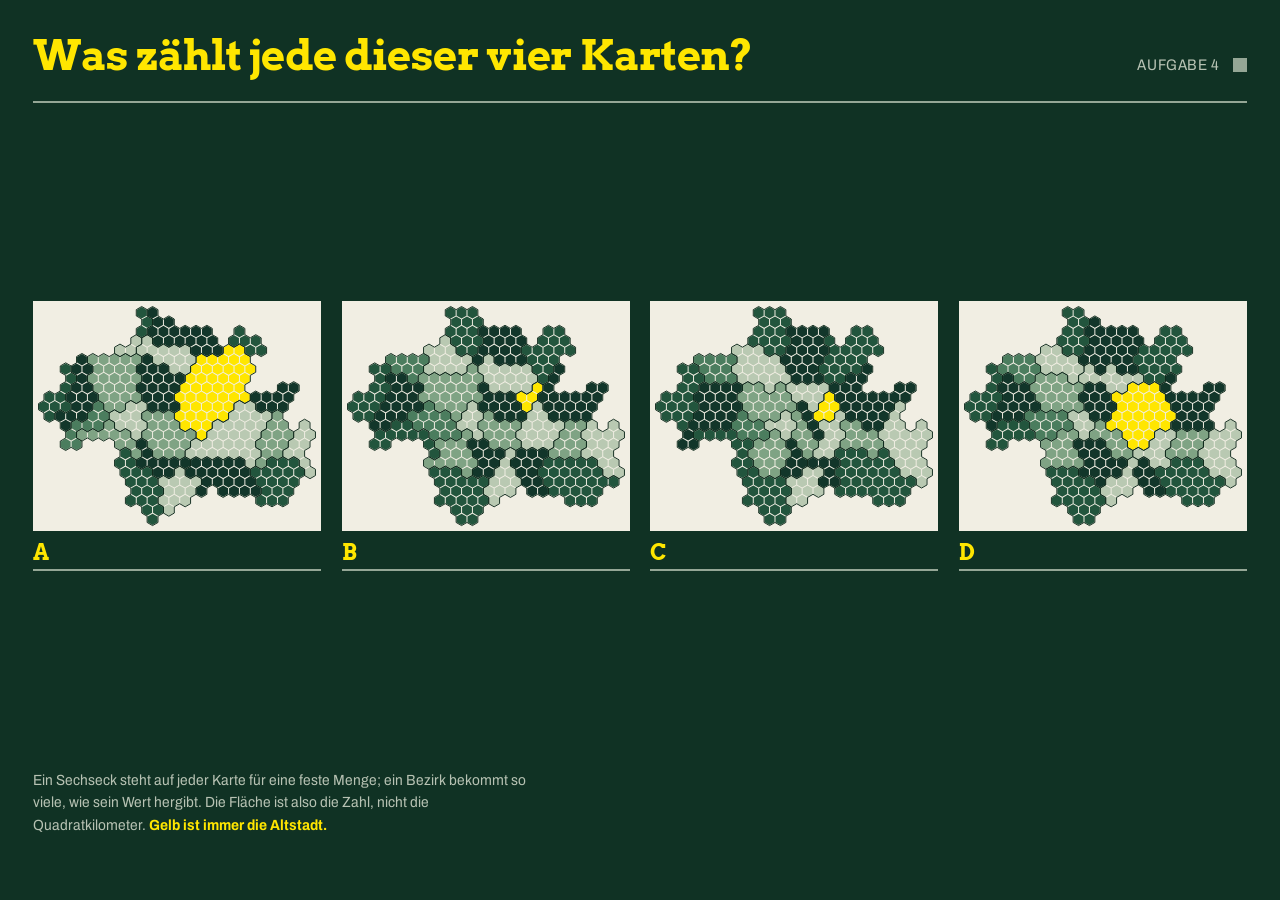
==== rounds/kartogramme.html @ 2bd4fe3c "Add cartogram round, fix crop determinism, switch display face to Arvo The crop window now has a fix" ====
<!doctype html>
<html lang="de">
<head>
<meta charset="utf-8">
<meta name="viewport" content="width=device-width, initial-scale=1">
<title>Aufgabe 4 — Kartogramme</title>
<link rel="stylesheet" href="../assets/css/base.css">
<link rel="stylesheet" href="../assets/css/reveal-board.css">
<style>
	/* Vier Karten nebeneinander: nur so lassen sie sich gegeneinander lesen,
	   und darum geht die Aufgabe. Das Fensterformat ist das der SVGs. */
	.board {
		--cols: 4;
		--rows: 1;
		--tile-ratio: 900/720;
		--col-gap: var(--gap);
		/* Die SVGs bringen ihren eigenen Rand mit, der Rahmen braucht keinen. */
		--frame-pad: 0;
	}

	@media (max-width: 1100px) {
		.board {
			--cols: 2;
		}
	}

	@media (max-width: 620px) {
		.board {
			--cols: 1;
		}
	}
</style>
</head>
<body>

<div class="stage">
	<header class="stage__head">
		<h1 class="stage__title">Was zählt jede dieser vier Karten?</h1>
		<p class="stage__task">Aufgabe 4 <span class="status" role="status" aria-label="Auflösen freigeschaltet"></span></p>
	</header>

	<ol class="board"></ol>

	<footer>
		<p class="note">
			Ein Sechseck steht auf jeder Karte für eine feste Menge; ein Bezirk bekommt so viele,
			wie sein Wert hergibt. Die Fläche ist also die Zahl, nicht die Quadratkilometer.
			<b>Gelb ist immer die Altstadt.</b>
		</p>
		<p class="hint">
			<kbd>Leer</kbd> schaltet das Auflösen frei, dann öffnet ein Klick eine Karte.
			<kbd>Esc</kbd> setzt zurück.
		</p>
	</footer>
</div>

<script src="../assets/js/reveal-board.js"></script>
<script>
revealBoard(document.querySelector('.board'), [
	{ src: '../assets/maps/trinkbrunnen.svg', name: 'Trinkbrunnen · 112' },
	{ src: '../assets/maps/bevoelkerung.svg', name: 'Bevölkerung · 1.603.776' },
	{ src: '../assets/maps/spielplaetze.svg', name: 'Spielplätze · 814' },
	{ src: '../assets/maps/pkw.svg', name: 'PKW · 759.211' },
]);
</script>

</body>
</html>
---- assets/css/base.css ----
/* Schrift, Farben und Seitengerüst. Von allen Aufgaben geteilt. */

/* Arvo trägt die Überschriften und die Marken A, B, C. */
@font-face {
	font-family: Arvo;
	src: url(../fonts/arvo-700.woff2) format('woff2');
	font-weight: 700;
	font-display: swap;
	unicode-range: U+0000-00FF, U+0131, U+0152-0153, U+2000-206F, U+20AC, U+2122, U+2212;
}

/* Archivo trägt den Kleinkram: Hinweise, Werte, Listen. */
@font-face {
	font-family: Archivo;
	src: url(../fonts/archivo-latin.woff2) format('woff2');
	font-weight: 400 900;
	font-stretch: 62% 125%;
	font-display: swap;
	unicode-range: U+0000-00FF, U+0131, U+0152-0153, U+2000-206F, U+20AC, U+2122, U+2212;
}

@font-face {
	font-family: Archivo;
	src: url(../fonts/archivo-latin-ext.woff2) format('woff2');
	font-weight: 400 900;
	font-stretch: 62% 125%;
	font-display: swap;
	unicode-range: U+0100-02BA, U+02BD-02C5, U+1E00-1E9F, U+2020, U+20A0-20AB;
}

/*
 * Die drei Werte oben sind die ganze Farbsteuerung. Alles andere wird daraus
 * gemischt, eine neue Hauptfarbe braucht also genau eine geänderte Zeile.
 */
:root {
	--brand: #1d4d38;
	--accent: #ffe600;
	--paper: #f1eee3;

	--ground: color-mix(in oklab, var(--brand) 58%, #03100a);
	--raised: color-mix(in oklab, var(--brand) 88%, #03100a);
	--rule: color-mix(in oklab, var(--brand) 42%, var(--paper));
	--dim: color-mix(in oklab, var(--paper) 74%, var(--brand));
	--ink: #171309;

	--gap: clamp(0.75rem, 1.6vw, 1.75rem);
	--pad: clamp(1rem, 2.6vw, 2.75rem);

	/* Alles an Höhe, was nicht Brett ist: Seitenrand, Kopf, Fuß, Zwischenräume.
	   Einziger Schätzwert im Layout — er deckelt die Brettbreite so, dass zwei
	   Reihen noch auf den Schirm passen. */
	--chrome: 15rem;
}

*,
*::before,
*::after {
	box-sizing: border-box;
}

html,
body {
	height: 100%;
}

body {
	margin: 0;
	background: var(--ground);
	color: var(--paper);
	font-family: Archivo, system-ui, sans-serif;
	font-synthesis: none;
	-webkit-font-smoothing: antialiased;
}

:focus-visible {
	outline: 3px solid var(--accent);
	outline-offset: 3px;
}

.stage {
	min-height: 100svh;
	display: grid;
	grid-template-rows: auto minmax(0, 1fr) auto;
	gap: var(--gap);
	padding: var(--pad);
}

.stage__head {
	display: flex;
	flex-wrap: wrap;
	align-items: baseline;
	justify-content: space-between;
	gap: 0.5rem 1.5rem;
	padding-bottom: calc(var(--gap) * 0.6);
	border-bottom: 2px solid var(--rule);
}

.stage__title {
	margin: 0;
	color: var(--accent);
	font-family: Arvo, Georgia, serif;
	font-size: clamp(1.35rem, 3.3vw, 3.2rem);
	font-weight: 700;
	letter-spacing: -0.015em;
	line-height: 1.05;
}

.stage__task {
	flex: none;
	display: flex;
	align-items: center;
	gap: 0.8rem;
	color: var(--dim);
	font-size: clamp(0.85rem, 1.2vw, 1.125rem);
	font-stretch: 88%;
	letter-spacing: 0.04em;
	text-transform: uppercase;
	white-space: nowrap;
}

/* Freigabe-Anzeige. Aus zwei Metern Entfernung nicht mehr zu sehen. */
.status {
	flex: none;
	width: 14px;
	height: 14px;
	background: var(--rule);
	transition: background 200ms ease;
}

[data-armed] .status {
	background: var(--accent);
}

/* Erklärung für den Raum: bleibt stehen, solange die Aufgabe läuft. */
.note {
	max-width: 62ch;
	margin: 0 0 0.55rem;
	color: var(--dim);
	font-size: clamp(0.85rem, 1.15vw, 1.05rem);
	font-stretch: 92%;
	line-height: 1.5;
}

.note b {
	color: var(--accent);
	font-weight: 700;
}

/* Hinweis für die Person am Laptop. Blendet sich aus, bevor der Raum hinschaut. */
.hint {
	display: flex;
	align-items: center;
	gap: 0.9rem;
	margin: 0;
	color: var(--dim);
	font-size: 0.9rem;
	font-stretch: 88%;
	animation: hint-out 900ms 7s both;
}

.hint kbd {
	display: inline-block;
	padding: 0.15em 0.5em;
	border: 1px solid var(--rule);
	color: var(--paper);
	font: inherit;
	font-stretch: 100%;
	font-weight: 600;
}

@keyframes hint-out {
	to {
		opacity: 0;
		visibility: hidden;
	}
}

@media (prefers-reduced-motion: reduce) {
	*,
	*::before,
	*::after {
		animation-duration: 1ms !important;
		transition-duration: 1ms !important;
	}
}
---- assets/css/reveal-board.css ----
/*
 * Das Brett aus Feldern. Jedes Fenster zeigt ein Bild; auflösen heißt bei
 * Ausschnitten, den Zoom auf 1 zu fahren, und bei allem anderen, den Namen
 * unter das Bild zu schreiben.
 *
 * Das Fensterformat steht fest (--tile-ratio) und hängt nicht am Schirm. Nur
 * so zeigt ein Ausschnitt am Beamer dasselbe wie am Laptop, auf dem er
 * eingestellt wurde. Die Brettbreite wird stattdessen so gedeckelt, dass alle
 * Reihen in die Höhe passen.
 */

.board {
	--cols: 3;
	--rows: 2;
	--tile-ratio: 16/9;
	--label: 2.9rem;
	--col-gap: calc(var(--gap) * 1.3);

	--avail: calc(100svh - var(--chrome));
	--row-h: calc((var(--avail) - (var(--rows) - 1) * var(--gap)) / var(--rows));
	--col-w: calc((var(--row-h) - var(--label)) * var(--tile-ratio));

	display: grid;
	grid-template-columns: repeat(var(--cols), 1fr);
	gap: var(--gap) var(--col-gap);
	align-self: center;
	justify-self: center;
	width: 100%;
	max-width: calc(var(--cols) * var(--col-w) + (var(--cols) - 1) * var(--col-gap));
	margin: 0;
	padding: 0;
	list-style: none;
}

.tile {
	display: grid;
	gap: 0.7rem;
	min-width: 0;
}

.tile__window {
	position: relative;
	display: block;
	width: 100%;
	aspect-ratio: var(--tile-ratio);
	margin: 0;
	padding: 0;
	border: 0;
	overflow: hidden;
	background: var(--paper);
	cursor: default;
	-webkit-appearance: none;
	appearance: none;
}

.tile__frame {
	position: absolute;
	inset: 0;
	padding: var(--frame-pad, 4%);
	transform: scale(var(--zoom, 1));
	transform-origin: var(--fx, 50%) var(--fy, 50%);
	transition: transform 950ms cubic-bezier(0.16, 1, 0.3, 1);
	will-change: transform;
}

.tile__art {
	display: block;
	width: 100%;
	height: 100%;
	object-fit: contain;
}

.tile__answer {
	display: flex;
	align-items: baseline;
	gap: 0.6em;
	margin: 0;
	padding-bottom: 0.3em;
	border-bottom: 2px solid var(--rule);
	transition: border-color 400ms ease;
}

.tile__mark {
	flex: none;
	min-width: 1.1em;
	color: var(--accent);
	font-family: Arvo, Georgia, serif;
	font-size: clamp(1rem, 1.7vw, 1.7rem);
	font-weight: 700;
	line-height: 1;
}

.tile__name {
	visibility: hidden;
	overflow: hidden;
	font-family: Arvo, Georgia, serif;
	font-size: clamp(0.8rem, 1.3vw, 1.3rem);
	font-weight: 700;
	line-height: 1.15;
	text-overflow: ellipsis;
	white-space: nowrap;
}

/* Freigeschaltet: nur der Zeiger verrät es, der Raum sieht nichts. */
[data-armed] .tile__window {
	cursor: pointer;
}

[data-armed] .tile__window:hover {
	outline: 3px solid var(--accent);
	outline-offset: -3px;
}

.tile[data-revealed] .tile__frame {
	transform: scale(1);
}

.tile[data-revealed] .tile__answer {
	border-bottom-color: var(--accent);
}

.tile[data-revealed] .tile__name {
	visibility: visible;
	animation: name-in 520ms 300ms cubic-bezier(0.16, 1, 0.3, 1) both;
}

@keyframes name-in {
	from {
		opacity: 0;
		transform: translateY(0.4em);
	}
}

/* --- Justieren ------------------------------------------------------- */

.tile__values {
	position: absolute;
	right: 0;
	bottom: 0;
	display: none;
	padding: 0.25em 0.5em;
	background: var(--ink);
	color: var(--paper);
	font-family: Archivo, system-ui, sans-serif;
	font-size: 0.8rem;
	font-stretch: 88%;
	font-variant-numeric: tabular-nums;
}

.tile__cross {
	position: absolute;
	left: var(--fx, 50%);
	top: var(--fy, 50%);
	display: none;
	width: 22px;
	height: 22px;
	margin: -11px 0 0 -11px;
	background:
		linear-gradient(var(--accent), var(--accent)) center / 100% 2px no-repeat,
		linear-gradient(var(--accent), var(--accent)) center / 2px 100% no-repeat;
	pointer-events: none;
}

[data-adjust] .tile__values,
[data-adjust] .tile__cross {
	display: block;
}

[data-adjust] .tile__window {
	cursor: crosshair;
	touch-action: none;
}

[data-adjust] .tile__frame {
	transition: none;
}

/* Legt sich über die Seite, statt sie zu stauchen: sonst ändert das
   Umschalten die Fensterhöhe und damit den Ausschnitt. Flach genug, dass
   die untere Reihe frei bleibt. */
.adjust {
	position: fixed;
	inset: auto 0 0 0;
	z-index: 5;
	display: none;
	align-items: center;
	gap: 1.25rem;
	padding: 0.55rem var(--pad);
	background: var(--raised);
	border-top: 2px solid var(--accent);
}

[data-adjust] .adjust {
	display: flex;
}

.adjust p {
	flex: 0 1 auto;
	margin: 0;
	color: var(--dim);
	font-size: 0.9rem;
	font-stretch: 88%;
	line-height: 1.5;
}

.adjust textarea {
	flex: 1 1 28rem;
	height: 2.4rem;
	padding: 0.35rem 0.6rem;
	border: 2px solid var(--rule);
	background: var(--ground);
	color: var(--paper);
	font-family: ui-monospace, SFMono-Regular, Menlo, monospace;
	font-size: 0.78rem;
	line-height: 1.55;
	resize: none;
}

/* Beim Anfassen aufgehen, damit alle Zeilen zum Kopieren dastehen. */
.adjust textarea:focus {
	height: 11rem;
}

/* --- Schmale Schirme -------------------------------------------------- */

@media (max-width: 1100px) {
	.stage {
		min-height: auto;
	}

	.board {
		--cols: 2;
		max-width: none;
	}

	.adjust {
		flex-wrap: wrap;
	}
}

@media (max-width: 620px) {
	.board {
		--cols: 1;
	}
}
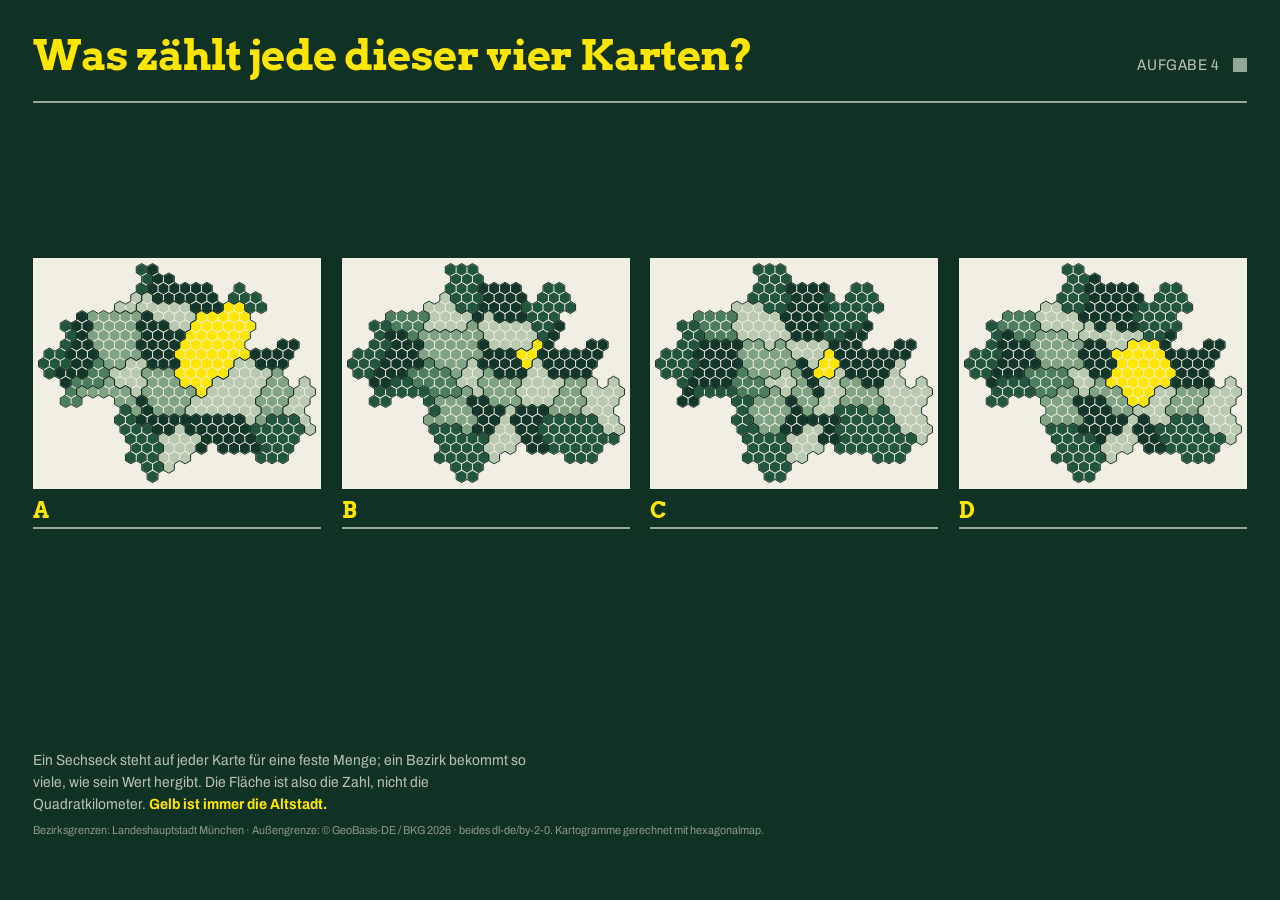
==== commit a3902b2a: "Show record holders and source when a cartogram is revealed Each map now names the district with the" ====
--- a/rounds/kartogramme.html
+++ b/rounds/kartogramme.html
@@ -14,6 +14,8 @@
 		--rows: 1;
 		--tile-ratio: 900/720;
 		--col-gap: var(--gap);
+		/* Antwortzeile plus der Block, der bei der Auflösung erscheint. */
+		--label: 7.5rem;
 		/* Die SVGs bringen ihren eigenen Rand mit, der Rahmen braucht keinen. */
 		--frame-pad: 0;
 	}
@@ -47,6 +49,10 @@
 			wie sein Wert hergibt. Die Fläche ist also die Zahl, nicht die Quadratkilometer.
 			<b>Gelb ist immer die Altstadt.</b>
 		</p>
+		<p class="credit">
+			Bezirksgrenzen: Landeshauptstadt München · Außengrenze: © GeoBasis-DE / BKG 2026 ·
+			beides dl-de/by-2-0. Kartogramme gerechnet mit hexagonalmap.
+		</p>
 		<p class="hint">
 			<kbd>Leer</kbd> schaltet das Auflösen frei, dann öffnet ein Klick eine Karte.
 			<kbd>Esc</kbd> setzt zurück.
@@ -54,13 +60,16 @@
 	</footer>
 </div>
 
+<script src="../assets/maps/karten.js"></script>
 <script src="../assets/js/reveal-board.js"></script>
 <script>
+// Reihenfolge der vier Karten — hier umsortieren, wenn dieselben Teams wieder
+// antreten. Die Zahlen dahinter kommen aus karten.js und werden gerechnet.
 revealBoard(document.querySelector('.board'), [
-	{ src: '../assets/maps/trinkbrunnen.svg', name: 'Trinkbrunnen · 112' },
-	{ src: '../assets/maps/bevoelkerung.svg', name: 'Bevölkerung · 1.603.776' },
-	{ src: '../assets/maps/spielplaetze.svg', name: 'Spielplätze · 814' },
-	{ src: '../assets/maps/pkw.svg', name: 'PKW · 759.211' },
+	KARTEN.trinkbrunnen,
+	KARTEN.bevoelkerung,
+	KARTEN.spielplaetze,
+	KARTEN.pkw,
 ]);
 </script>
 
--- a/assets/css/base.css
+++ b/assets/css/base.css
@@ -146,6 +146,13 @@
 	font-weight: 700;
 }
 
+.credit {
+	margin: 0 0 0.55rem;
+	color: color-mix(in oklab, var(--dim) 72%, var(--ground));
+	font-size: clamp(0.7rem, 0.9vw, 0.82rem);
+	font-stretch: 92%;
+}
+
 /* Hinweis für die Person am Laptop. Blendet sich aus, bevor der Raum hinschaut. */
 .hint {
 	display: flex;
--- a/assets/css/reveal-board.css
+++ b/assets/css/reveal-board.css
@@ -122,6 +122,47 @@
 .tile[data-revealed] .tile__name {
 	visibility: visible;
 	animation: name-in 520ms 300ms cubic-bezier(0.16, 1, 0.3, 1) both;
+}
+
+.tile__detail {
+	visibility: hidden;
+	font-family: Archivo, system-ui, sans-serif;
+	font-size: clamp(0.68rem, 0.86vw, 0.84rem);
+	font-stretch: 92%;
+	line-height: 1.45;
+}
+
+.tile[data-revealed] .tile__detail {
+	visibility: visible;
+	animation: name-in 520ms 430ms cubic-bezier(0.16, 1, 0.3, 1) both;
+}
+
+.tile__facts {
+	display: grid;
+	grid-template-columns: auto 1fr;
+	gap: 0 0.7em;
+	margin: 0;
+}
+
+.tile__facts dt {
+	color: var(--dim);
+}
+
+.tile__facts dd {
+	margin: 0;
+	color: var(--paper);
+}
+
+.tile__facts b {
+	color: var(--accent);
+	font-weight: 700;
+	font-variant-numeric: tabular-nums;
+	white-space: nowrap;
+}
+
+.tile__source {
+	margin: 0.5em 0 0;
+	color: var(--dim);
 }
 
 @keyframes name-in {
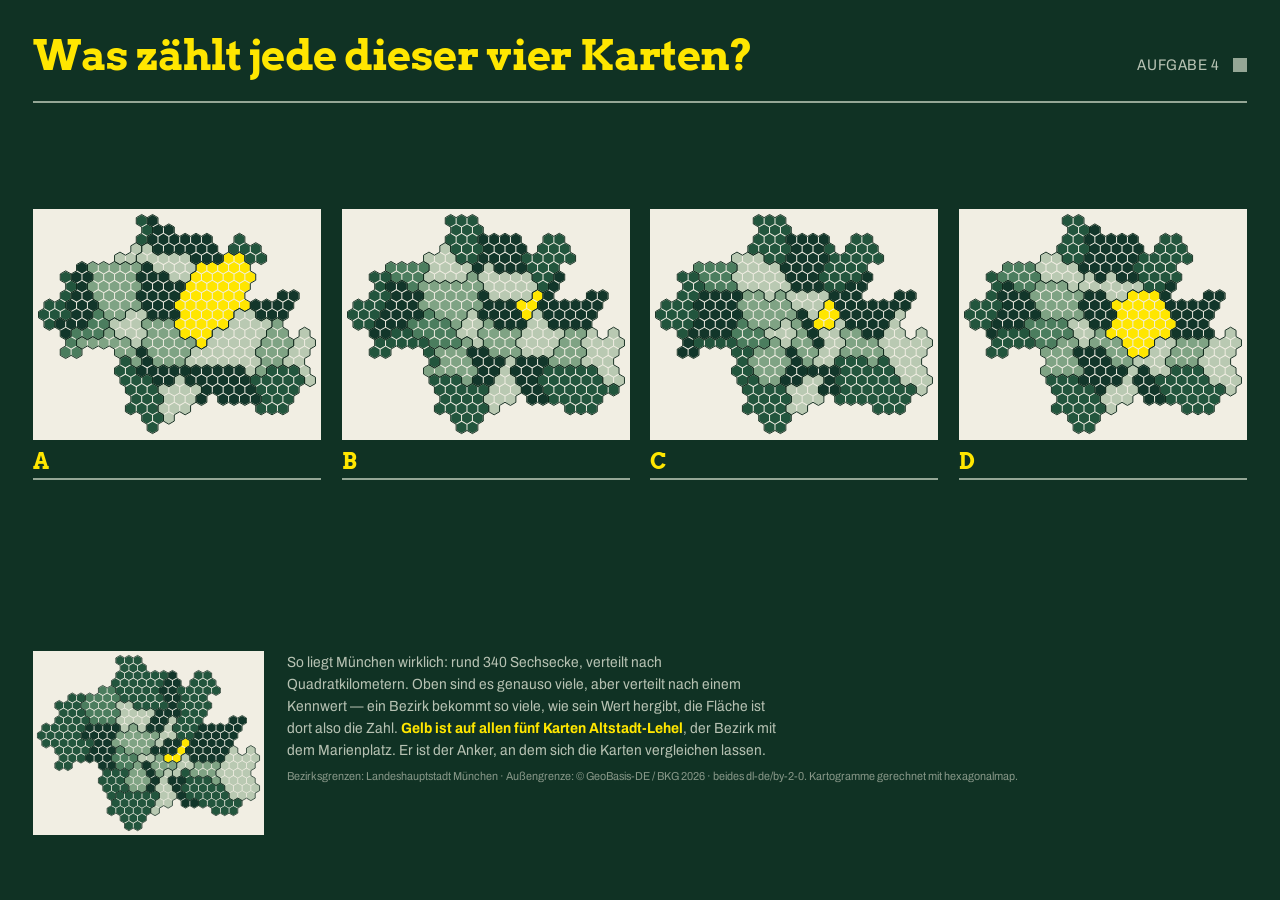
==== commit 5616fee8: "Add area reference map and QR codes to the overview The four cartograms had no baseline: without kno" ====
--- a/rounds/kartogramme.html
+++ b/rounds/kartogramme.html
@@ -44,15 +44,22 @@
 	<ol class="board"></ol>
 
 	<footer>
-		<p class="note">
-			Ein Sechseck steht auf jeder Karte für eine feste Menge; ein Bezirk bekommt so viele,
-			wie sein Wert hergibt. Die Fläche ist also die Zahl, nicht die Quadratkilometer.
-			<b>Gelb ist immer die Altstadt.</b>
-		</p>
-		<p class="credit">
-			Bezirksgrenzen: Landeshauptstadt München · Außengrenze: © GeoBasis-DE / BKG 2026 ·
-			beides dl-de/by-2-0. Kartogramme gerechnet mit hexagonalmap.
-		</p>
+		<div class="key">
+			<img class="key__map" src="../assets/maps/flaeche.svg" alt="Hexagon-Karte der 25 Münchner Stadtbezirke nach ihrer tatsächlichen Fläche">
+			<div class="key__text">
+				<p class="note">
+					So liegt München wirklich: rund 340 Sechsecke, verteilt nach Quadratkilometern.
+					Oben sind es genauso viele, aber verteilt nach einem Kennwert — ein Bezirk
+					bekommt so viele, wie sein Wert hergibt, die Fläche ist dort also die Zahl.
+					<b>Gelb ist auf allen fünf Karten Altstadt-Lehel</b>, der Bezirk mit dem
+					Marienplatz. Er ist der Anker, an dem sich die Karten vergleichen lassen.
+				</p>
+				<p class="credit">
+					Bezirksgrenzen: Landeshauptstadt München · Außengrenze: © GeoBasis-DE / BKG 2026 ·
+					beides dl-de/by-2-0. Kartogramme gerechnet mit hexagonalmap.
+				</p>
+			</div>
+		</div>
 		<p class="hint">
 			<kbd>Leer</kbd> schaltet das Auflösen frei, dann öffnet ein Klick eine Karte.
 			<kbd>Esc</kbd> setzt zurück.
--- a/assets/css/base.css
+++ b/assets/css/base.css
@@ -146,6 +146,25 @@
 	font-weight: 700;
 }
 
+/* Referenzkarte plus Erklärung, nebeneinander im Fuß. */
+.key {
+	display: flex;
+	align-items: start;
+	gap: clamp(0.9rem, 1.8vw, 1.75rem);
+	margin-bottom: 0.6rem;
+}
+
+.key__map {
+	flex: none;
+	display: block;
+	width: clamp(140px, 18vw, 285px);
+	background: var(--paper);
+}
+
+.key__text {
+	min-width: 0;
+}
+
 .credit {
 	margin: 0 0 0.55rem;
 	color: color-mix(in oklab, var(--dim) 72%, var(--ground));
